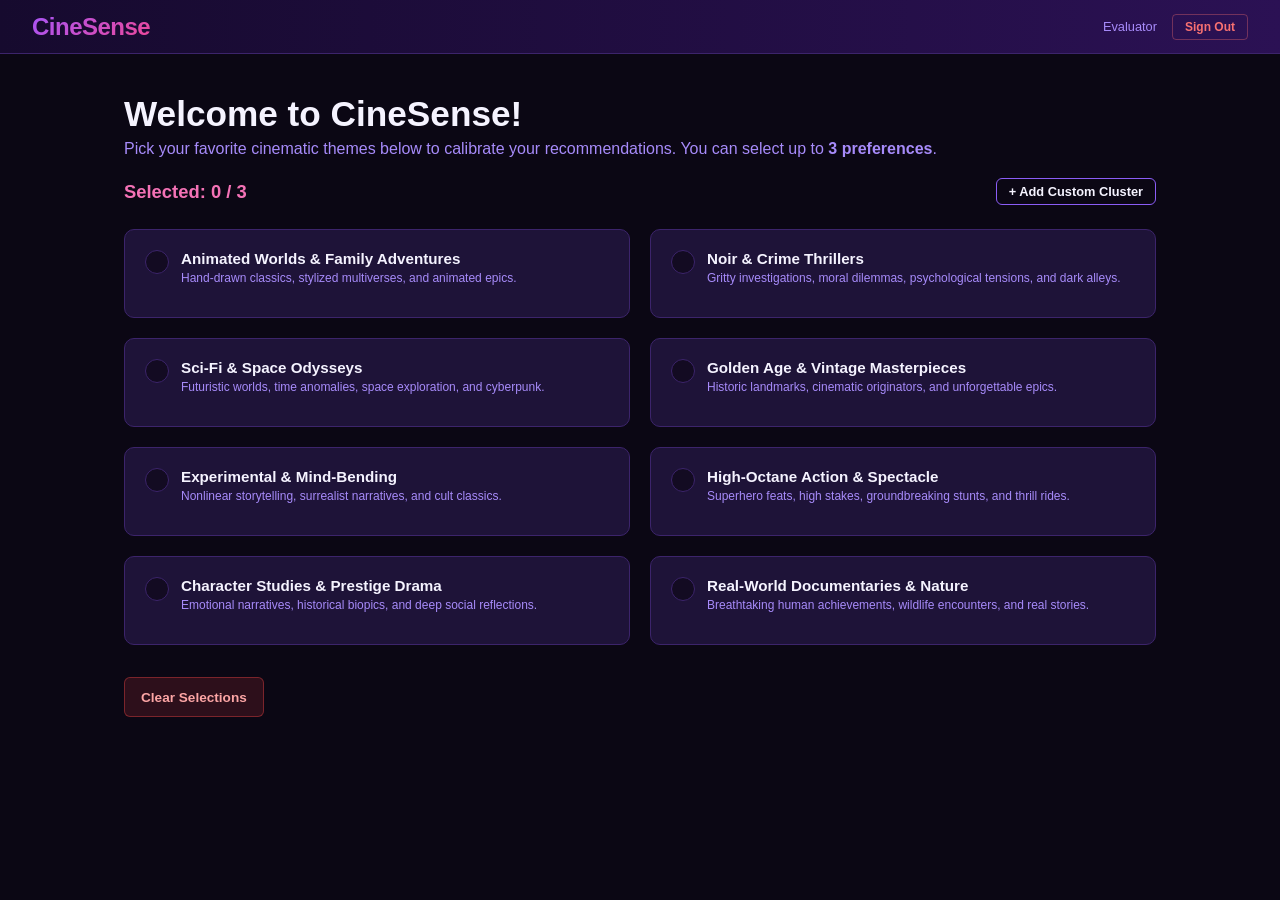
==== preferences.html @ 1dc0f6b6 "Add files via upload" ====
<!DOCTYPE html>
<html lang="en">
<head>
  <meta charset="UTF-8">
  <title>Select Preferences | CineSense</title>
  <link rel="stylesheet" href="style.css">
  <script src="movies-data.js"></script>
</head>

<body>
  <nav class="cs-nav">
    <div style="display: flex; align-items: center; gap: 1rem;">
      <a href="index.html" class="cs-brand">CineSense</a>
    </div>

    <div style="display: flex; align-items: center; gap: 15px;">
      <span class="cs-user-pill" id="user-display"></span>
      <button class="btn-signout" onclick="handleSignOut()">Sign Out</button>
    </div>
  </nav>

  <div style="max-width: 1080px; margin: 2.5rem auto; padding: 0 1.5rem;">
    <h2 style="font-size: 2.2rem; font-weight: 700; margin-bottom: 0.4rem;">Welcome to CineSense!</h2>
    <p style="color: var(--cs-text-muted); margin-bottom: 1.25rem;">
      Pick your favorite cinematic themes below to calibrate your recommendations. You can select up to <strong>3 preferences</strong>.
    </p>

    <div style="display: flex; justify-content: space-between; align-items: center; margin-bottom: 1.5rem;">
      <div style="font-size: 1.15rem; color: #f472b6; font-weight: 700;">
        Selected: <span id="selected-count">0</span> / 3
      </div>
      <button class="btn-outline" style="font-size: 0.8rem; padding: 5px 12px;" onclick="openCustomModal()">
        + Add Custom Cluster
      </button>
    </div>

    <div class="clusters-grid" id="clusters-container"></div>

    <div class="card-actions-bar">
      <button class="btn-reset-filters" onclick="clearSelections()">Clear Selections</button>
      <button class="btn-primary" id="continue-btn" style="display: none;" onclick="goToDashboard()">
        Save Preferences &rarr;
      </button>
    </div>
  </div>

  <div class="modal-backdrop" id="custom-cluster-modal" onclick="closeCustomModal()">
    <div class="custom-cluster-dialog" onclick="event.stopPropagation()">
      <h3 style="font-size: 1.25rem; font-weight: 700; color: #f3e8ff;">Build a Custom Preference Cluster</h3>
      <p style="font-size: 0.8rem; color: var(--cs-text-muted); margin-top: 4px;">
        Combine the 4 criteria to create a custom target cluster:
      </p>

      <form onsubmit="handleCreateCluster(event)">
        <div class="custom-form-grid">
          <div class="cs-field">
            <label>Genre</label>
            <select id="custom-genre">
              <option value="Action">Action</option>
              <option value="Sci-Fi">Sci-Fi</option>
              <option value="Crime">Crime</option>
              <option value="Drama" selected>Drama</option>
              <option value="Adventure">Adventure</option>
              <option value="Comedy">Comedy</option>
              <option value="Horror">Horror</option>
              <option value="Documentary">Documentary</option>
            </select>
          </div>

          <div class="cs-field">
            <label>Style / Form</label>
            <select id="custom-style">
              <option value="Live-Action" selected>Live-Action</option>
              <option value="Animation">Animation</option>
              <option value="Noir / Dark">Noir / Dark</option>
              <option value="Experimental">Experimental</option>
              <option value="Documentary">Documentary</option>
            </select>
          </div>

          <div class="cs-field">
            <label>Age Restriction</label>
            <select id="custom-age">
              <option value="G">G</option>
              <option value="PG">PG</option>
              <option value="PG-13" selected>PG-13</option>
              <option value="R">R</option>
            </select>
          </div>

          <div class="cs-field">
            <label>Era</label>
            <select id="custom-era">
              <option value="Classic">Classic Era | &lt;1980</option>
              <option value="Retro 80s-90s">Retro Era | 1980–1999</option>
              <option value="2000s">Modern Era | 2000–2015</option>
              <option value="Contemporary" selected>Contemporary | 2016–Present</option>
            </select>
          </div>
        </div>

        <div style="display: flex; justify-content: flex-end; gap: 10px; margin-top: 1rem;">
          <button type="button" class="btn-outline" onclick="closeCustomModal()">Cancel</button>
          <button type="submit" class="btn-primary">Add Cluster</button>
        </div>
      </form>
    </div>
  </div>

  <script>
    document.getElementById('user-display').textContent = localStorage.getItem('cinesense_active_user') || 'Evaluator';

    function handleSignOut() {
      localStorage.removeItem('cinesense_active_user');
      localStorage.removeItem('cinesense_user');
      window.location.href = 'index.html';
    }

    function findPostersForGeneralCluster(styleFilter, genreFilters, eraFilter = null) {
      if (!window.movies || movies.length === 0) return [];
      const collected = [];

      movies.forEach(m => {
        const genreMatch = genreFilters.some(g => m.genres.includes(g));
        const styleMatch = !styleFilter || m.style === styleFilter;
        const eraMatch = !eraFilter || m.era === eraFilter;

        if (styleMatch && genreMatch && (!eraFilter || eraMatch)) {
          if (!collected.includes(m.img)) collected.push(m.img);
        }
      });

      if (collected.length < 3) {
        movies.forEach(m => {
          const genreMatch = genreFilters.some(g => m.genres.includes(g));
          const styleMatch = styleFilter && m.style === styleFilter;

          if ((styleMatch || genreMatch) && !collected.includes(m.img)) {
            collected.push(m.img);
          }
        });
      }

      return collected.slice(0, 3);
    }

    let preferenceClusters = [];
    let pickedClusterIds = new Set();

    function initClusters() {
      preferenceClusters = [
        {
          id: 'c_animation',
          label: 'Animated Worlds & Family Adventures',
          description: 'Hand-drawn classics, stylized multiverses, and animated epics.',
          style: 'Animation',
          genres: ['Animation', 'Family', 'Adventure'],
          posters: findPostersForGeneralCluster('Animation', ['Animation', 'Family', 'Adventure'])
        },
        {
          id: 'c_noir_crime',
          label: 'Noir & Crime Thrillers',
          description: 'Gritty investigations, moral dilemmas, psychological tensions, and dark alleys.',
          style: 'Noir / Dark',
          genres: ['Crime', 'Drama', 'Mystery'],
          posters: findPostersForGeneralCluster('Noir / Dark', ['Crime', 'Mystery'])
        },
        {
          id: 'c_scifi_space',
          label: 'Sci-Fi & Space Odysseys',
          description: 'Futuristic worlds, time anomalies, space exploration, and cyberpunk.',
          style: null,
          genres: ['Sci-Fi', 'Adventure'],
          posters: findPostersForGeneralCluster(null, ['Sci-Fi'])
        },
        {
          id: 'c_classic_cinema',
          label: 'Golden Age & Vintage Masterpieces',
          description: 'Historic landmarks, cinematic originators, and unforgettable epics.',
          style: 'Live-Action',
          era: 'Classic',
          genres: ['Drama', 'Crime', 'Family'],
          posters: findPostersForGeneralCluster('Live-Action', ['Drama', 'Crime', 'Family'], 'Classic')
        },
        {
          id: 'c_experimental',
          label: 'Experimental & Mind-Bending',
          description: 'Nonlinear storytelling, surrealist narratives, and cult classics.',
          style: 'Experimental',
          genres: ['Drama', 'Action', 'Comedy'],
          posters: findPostersForGeneralCluster('Experimental', ['Drama', 'Action', 'Comedy'])
        },
        {
          id: 'c_action_blockbuster',
          label: 'High-Octane Action & Spectacle',
          description: 'Superhero feats, high stakes, groundbreaking stunts, and thrill rides.',
          style: 'Live-Action',
          genres: ['Action', 'Adventure'],
          posters: findPostersForGeneralCluster('Live-Action', ['Action', 'Adventure'])
        },
        {
          id: 'c_prestige_drama',
          label: 'Character Studies & Prestige Drama',
          description: 'Emotional narratives, historical biopics, and deep social reflections.',
          style: 'Live-Action',
          genres: ['Drama', 'Biography'],
          posters: findPostersForGeneralCluster('Live-Action', ['Drama', 'Biography'])
        },
        {
          id: 'c_documentaries',
          label: 'Real-World Documentaries & Nature',
          description: 'Breathtaking human achievements, wildlife encounters, and real stories.',
          style: 'Documentary',
          genres: ['Documentary'],
          posters: findPostersForGeneralCluster('Documentary', ['Documentary'])
        }
      ];
    }

    function renderClusters() {
      const container = document.getElementById('clusters-container');
      container.innerHTML = '';

      preferenceClusters.forEach(cluster => {
        const isPicked = pickedClusterIds.has(cluster.id);
        const card = document.createElement('div');
        card.className = `cluster-card ${isPicked ? 'picked' : ''}`;
        card.onclick = () => toggleClusterPick(cluster.id);

        card.innerHTML = `
          <div class="selection-indicator">${isPicked ? '✓' : ''}</div>
          <div style="flex: 1;">
            <div style="font-size: 0.95rem; font-weight: 700; color: #f5f3ff; margin-bottom: 0.25rem;">
              ${cluster.label}
            </div>
            <div style="font-size: 0.75rem; color: var(--cs-text-muted); margin-bottom: 0.65rem; line-height: 1.3;">
              ${cluster.description}
            </div>
            <div class="cluster-posters">
              ${cluster.posters.map(img => `<div class="mini-thumb" style="background-image:url('${img}')"></div>`).join('')}
            </div>
          </div>
        `;
        container.appendChild(card);
      });

      document.getElementById('selected-count').textContent = pickedClusterIds.size;
      document.getElementById('continue-btn').style.display = pickedClusterIds.size > 0 ? 'inline-flex' : 'none';
    }

    function toggleClusterPick(id) {
      if (pickedClusterIds.has(id)) {
        pickedClusterIds.delete(id);
      } else {
        if (pickedClusterIds.size >= 3) {
          return;
        }
        pickedClusterIds.add(id);
      }
      renderClusters();
    }

    function clearSelections() {
      pickedClusterIds.clear();
      renderClusters();
    }

    function openCustomModal() {
      document.getElementById('custom-cluster-modal').classList.add('active');
    }

    function closeCustomModal() {
      document.getElementById('custom-cluster-modal').classList.remove('active');
    }

    function handleCreateCluster(e) {
      e.preventDefault();
      const genre = document.getElementById('custom-genre').value;
      const style = document.getElementById('custom-style').value;
      const age = document.getElementById('custom-age').value;
      const era = document.getElementById('custom-era').value;

      const newCluster = {
        id: 'custom_' + Date.now(),
        label: `${era} ${style} • ${genre}`,
        description: `Custom target cluster with ${age} classification.`,
        style: style,
        genres: [genre],
        era: era,
        posters: findPostersForGeneralCluster(style, [genre], era)
      };

      preferenceClusters.unshift(newCluster);
      closeCustomModal();
      renderClusters();
    }

    function goToDashboard() {
      const activeProfiles = [];
      pickedClusterIds.forEach(id => {
        const found = preferenceClusters.find(c => c.id === id);
        if (found) activeProfiles.push(found);
      });

      localStorage.setItem('cinesense_calibrated_clusters', JSON.stringify(activeProfiles));
      window.location.href = 'dashboard.html';
    }

    window.addEventListener('DOMContentLoaded', () => {
      initClusters();
      renderClusters();
    });
  </script>
</body>
</html>
---- style.css ----
/* ROOT VARIABLES & THEME TOKENS */

:root {
  --cs-bg-base: #0b0714;
  --cs-bg-surface: #140d25;
  --cs-bg-panel: #1e1338;
  --cs-bg-card: #251745;
  --cs-border: #3c246b;
  --cs-purple-main: #8b5cf6;
  --cs-purple-hover: #7c3aed;
  --cs-gradient-accent: linear-gradient(135deg, #a855f7 0%, #ec4899 100%);
  --cs-gradient-nav: linear-gradient(90deg, #160a2e 0%, #2b1154 100%);
  --cs-gradient-hero: linear-gradient(135deg, #1e0b47 0%, #4c1d95 50%, #831843 100%);
  --cs-text-light: #f5f3ff;
  --cs-text-muted: #a78bfa;
  --cs-text-dim: #7c6fa0;
  --star-gold: #fbbf24;
  --star-inactive: #4c3d6e;
  --tag-bg: #2d1b54;
}

/* BASE & RESET */

* {
  box-sizing: border-box;
  margin: 0;
  padding: 0;
  font-family: -apple-system, BlinkMacSystemFont, "Segoe UI", Roboto, Helvetica, Arial, sans-serif;
}

body {
  background-color: var(--cs-bg-base);
  color: var(--cs-text-light);
  min-height: 100vh;
}

/* NAVIGATION BAR */

.cs-nav {
  background: var(--cs-gradient-nav);
  height: 54px;
  display: flex;
  align-items: center;
  justify-content: space-between;
  padding: 0 2rem;
  border-bottom: 1px solid var(--cs-border);
  position: sticky;
  top: 0;
  z-index: 100;
}

.cs-brand {
  font-size: 1.5rem;
  font-weight: 800;
  letter-spacing: -0.5px;
  background: var(--cs-gradient-accent);
  background-clip: text;
  -webkit-background-clip: text;
  -webkit-text-fill-color: transparent;
  text-decoration: none;
}

.cs-nav-search {
  flex: 0.45;
  max-width: 480px;
}

.cs-nav-search input {
  width: 100%;
  background: rgba(11, 7, 20, 0.7);
  border: 1px solid var(--cs-border);
  border-radius: 6px;
  color: var(--cs-text-light);
  padding: 6px 12px;
  font-size: 0.85rem;
  outline: none;
}

.cs-nav-search input:focus {
  border-color: var(--cs-purple-main);
}

.cs-user-pill {
  font-size: 0.8rem;
  color: var(--cs-text-muted);
}

/* BUTTONS & ACTIONS */

.btn-primary {
  background: var(--cs-gradient-accent);
  color: #fff;
  border: none;
  padding: 8px 18px;
  border-radius: 6px;
  font-weight: 600;
  font-size: 0.9rem;
  cursor: pointer;
  text-decoration: none;
  display: inline-flex;
  align-items: center;
  gap: 6px;
  box-shadow: 0 4px 14px rgba(168, 85, 247, 0.35);
  transition: transform 0.15s ease;
}

.btn-primary:hover {
  transform: translateY(-1px);
}

.btn-outline {
  background: transparent;
  color: var(--cs-text-light);
  border: 1px solid var(--cs-purple-main);
  padding: 7px 15px;
  border-radius: 6px;
  font-weight: 600;
  font-size: 0.9rem;
  cursor: pointer;
  text-decoration: none;
}

.btn-signout {
  background: transparent;
  color: #f87171;
  border: 1px solid rgba(248, 113, 113, 0.35);
  padding: 4px 10px;
  border-radius: 4px;
  font-size: 0.75rem;
  font-weight: 600;
  cursor: pointer;
  transition: all 0.2s ease;
}

.btn-signout:hover {
  background: rgba(248, 113, 113, 0.15);
  border-color: #ef4444;
  color: #fca5a5;
}

.btn-reset-filters {
  background: rgba(239, 68, 68, 0.15);
  border: 1px solid rgba(239, 68, 68, 0.4);
  color: #fca5a5;
  padding: 0.65rem 1rem;
  border-radius: 6px;
  font-size: 0.85rem;
  cursor: pointer;
  font-weight: 600;
  transition: background 0.2s ease;
}

.btn-reset-filters:hover {
  background: rgba(239, 68, 68, 0.3);
}

/* HERO & EXPLAINER SECTIONS */

.cs-hero {
  background: var(--cs-gradient-hero);
  padding: 5rem 10%;
  border-bottom: 1px solid var(--cs-border);
}

.cs-hero h1 {
  font-size: 3.5rem;
  font-weight: 800;
  margin-bottom: 0.75rem;
  letter-spacing: -1px;
}

.cs-hero p {
  font-size: 1.25rem;
  color: #e9d5ff;
  max-width: 680px;
  line-height: 1.5;
  margin-bottom: 2rem;
}

.cs-hero-actions {
  display: flex;
  align-items: center;
  gap: 1.25rem;
}

.cs-explainer-section {
  padding: 4rem 10%;
  display: grid;
  grid-template-columns: 1fr 1fr;
  gap: 3rem;
  align-items: center;
}

.cs-explainer-section h2 {
  font-size: 2rem;
  color: #c084fc;
  margin-bottom: 1rem;
}

.cs-explainer-section p {
  color: #d8b4fe;
  line-height: 1.6;
}

/* FORMS & INPUT CONTROLS */

.form-panel {
  max-width: 780px;
  margin: 3rem auto;
  background: var(--cs-bg-surface);
  border: 1px solid var(--cs-border);
  border-radius: 12px;
  padding: 2.5rem;
}

.form-panel h2 {
  font-size: 2rem;
  font-weight: 700;
  margin-bottom: 1.5rem;
  color: #f3e8ff;
}

.form-grid {
  display: grid;
  grid-template-columns: 1fr 1fr;
  gap: 1.5rem;
}

.cs-field {
  display: flex;
  flex-direction: column;
  margin-bottom: 1.25rem;
}

.cs-field label {
  font-size: 0.85rem;
  color: var(--cs-text-muted);
  margin-bottom: 0.35rem;
}

.cs-field input, .cs-field select {
  background: var(--cs-bg-panel);
  border: 1px solid var(--cs-border);
  color: #fff;
  padding: 0.65rem;
  border-radius: 6px;
  outline: none;
}

.cs-field input:focus, .cs-field select:focus {
  border-color: var(--cs-purple-main);
}

/* POINT CLUSTERS & SELECTION */

.clusters-grid {
  display: grid;
  grid-template-columns: 1fr 1fr;
  gap: 1.25rem;
  margin-top: 1.5rem;
}

.cluster-card {
  background: var(--cs-bg-panel);
  border: 1px solid var(--cs-border);
  padding: 1.25rem;
  border-radius: 8px;
  display: flex;
  gap: 12px;
}

.btn-point {
  width: 32px;
  height: 32px;
  border-radius: 6px;
  background: #2a1b4e;
  border: 1px solid var(--cs-border);
  color: #fff;
  font-size: 1.1rem;
  cursor: pointer;
  display: flex;
  align-items: center;
  justify-content: center;
  font-weight: bold;
}

.btn-point.active {
  background: var(--cs-gradient-accent);
  border: none;
}

.cluster-posters {
  display: flex;
  gap: 8px;
  margin-top: 8px;
}

.mini-thumb {
  width: 52px;
  height: 74px;
  border-radius: 4px;
  background-size: cover;
  background-position: center;
}

.cluster-card {
  cursor: pointer;
  user-select: none;
  transition: all 0.25s ease;
  position: relative;
  border: 1px solid var(--cs-border);
  background: var(--cs-bg-panel);
  padding: 1.25rem;
  border-radius: 10px;
  display: flex;
  gap: 12px;
}

.cluster-card:hover {
  transform: translateY(-2px);
  border-color: rgba(168, 85, 247, 0.6);
  box-shadow: 0 4px 16px rgba(168, 85, 247, 0.15);
}

.cluster-card.picked {
  border: 1.5px solid #d946ef;
  background: linear-gradient(135deg, rgba(30, 19, 56, 0.95), rgba(76, 29, 149, 0.45));
  box-shadow: 0 0 20px rgba(217, 70, 239, 0.45), inset 0 0 12px rgba(168, 85, 247, 0.2);
  transform: translateY(-2px);
}

.selection-indicator {
  width: 24px;
  height: 24px;
  border-radius: 50%;
  border: 1px solid var(--cs-border);
  background: rgba(11, 7, 20, 0.6);
  display: flex;
  align-items: center;
  justify-content: center;
  font-size: 0.75rem;
  font-weight: bold;
  color: transparent;
  transition: all 0.2s ease;
  flex-shrink: 0;
}

.cluster-card.picked .selection-indicator {
  background: var(--cs-gradient-accent);
  border-color: #d946ef;
  color: #fff;
  box-shadow: 0 0 8px rgba(217, 70, 239, 0.8);
}

.card-actions-bar {
  display: flex;
  justify-content: space-between;
  align-items: center;
  margin-top: 2rem;
  flex-wrap: wrap;
  gap: 1rem;
}

.custom-cluster-dialog {
  background: var(--cs-bg-surface);
  border: 1px solid var(--cs-border);
  border-radius: 12px;
  padding: 2rem;
  max-width: 550px;
  width: 100%;
}

.custom-form-grid {
  display: grid;
  grid-template-columns: 1fr 1fr;
  gap: 1rem;
  margin: 1.25rem 0;
}

/* DASHBOARD & MOVIE SHELVES */

.dashboard-wrap {
  padding: 2rem 3rem;
  max-width: 1440px;
  margin: 0 auto;
}

.shelf-header {
  font-size: 1.25rem;
  font-weight: 700;
  margin: 2rem 0 1rem;
  display: flex;
  align-items: center;
  justify-content: space-between;
}

.shelf-tag {
  font-size: 0.75rem;
  background: rgba(139, 92, 246, 0.2);
  border: 1px solid var(--cs-purple-main);
  padding: 2px 8px;
  border-radius: 4px;
  color: #ddd6fe;
}

.movie-shelf {
  display: flex;
  gap: 1.25rem;
  overflow-x: auto;
  padding-bottom: 1rem;
}

.movie-card {
  min-width: 175px;
  max-width: 175px;
  background: var(--cs-bg-card);
  border: 1px solid var(--cs-border);
  border-radius: 8px;
  overflow: hidden;
  display: flex;
  flex-direction: column;
  cursor: pointer;
  transition: transform 0.2s, box-shadow 0.2s;
}

.movie-card:hover {
  transform: translateY(-4px);
  box-shadow: 0 8px 20px rgba(139, 92, 246, 0.25);
}

.poster-box {
  width: 100%;
  height: 245px;
  position: relative;
  background-color: #170d2c;
}

.poster-box img {
  width: 100%;
  height: 100%;
  object-fit: cover;
}

.match-chip {
  position: absolute;
  top: 8px;
  right: 8px;
  background: rgba(11, 7, 20, 0.85);
  backdrop-filter: blur(4px);
  border: 1px solid #c084fc;
  color: #f3e8ff;
  font-size: 0.7rem;
  font-weight: 700;
  padding: 2px 6px;
  border-radius: 4px;
}

.card-details {
  padding: 0.75rem;
  display: flex;
  flex-direction: column;
  flex: 1;
}

.card-title {
  font-size: 0.9rem;
  font-weight: 600;
  white-space: nowrap;
  overflow: hidden;
  text-overflow: ellipsis;
}

.card-sub {
  font-size: 0.75rem;
  color: var(--cs-text-muted);
  margin: 4px 0 8px;
}

/* STAR RATING CONTROLS */

.star-rating-box {
  display: flex;
  align-items: center;
  gap: 3px;
  margin-top: auto;
}

.star-btn {
  font-size: 1.1rem;
  color: var(--star-inactive);
  cursor: pointer;
  transition: color 0.15s ease, transform 0.15s ease;
  user-select: none;
}

.star-btn:hover {
  transform: scale(1.2);
}

.star-btn.rated {
  color: var(--star-gold);
}

.user-rating-val {
  font-size: 0.75rem;
  margin-left: 6px;
  color: #fde68a;
  font-weight: 600;
}

/* SEARCH & FILTER PANELS */

.primary-search-panel {
  background: linear-gradient(135deg, rgba(30, 19, 56, 0.95), rgba(43, 17, 84, 0.95));
  border: 1px solid var(--cs-purple-main);
  border-radius: 12px;
  padding: 1.25rem 1.5rem;
  margin: 1.5rem auto 2rem auto;
  box-shadow: 0 8px 24px rgba(139, 92, 246, 0.2);
}

.search-panel-title {
  display: flex;
  justify-content: space-between;
  align-items: center;
  font-size: 0.9rem;
  font-weight: 700;
  color: #e9d5ff;
  margin-bottom: 1rem;
  text-transform: uppercase;
  letter-spacing: 0.5px;
}

.search-criteria-grid {
  display: grid;
  grid-template-columns: repeat(4, 1fr) auto;
  gap: 1rem;
  align-items: flex-end;
}

.criteria-selector {
  display: flex;
  flex-direction: column;
  gap: 0.4rem;
}

.criteria-selector label {
  font-size: 0.75rem;
  font-weight: 600;
  color: var(--cs-text-muted);
  text-transform: uppercase;
}

.criteria-selector select {
  background: var(--cs-bg-base);
  border: 1px solid var(--cs-border);
  color: #fff;
  padding: 0.65rem 0.85rem;
  border-radius: 6px;
  font-size: 0.85rem;
  outline: none;
  cursor: pointer;
  transition: border-color 0.2s ease;
}

.criteria-selector select:focus {
  border-color: var(--cs-purple-main);
}

/* Minimalist single-row primary filter bar */
.primary-search-panel {
  padding: 0.85rem 1.25rem;
  margin: 1.25rem auto 1.75rem auto;
}

.search-criteria-grid {
  display: grid;
  grid-template-columns: repeat(4, 1fr) auto;
  gap: 0.75rem;
  align-items: center;
}

.criteria-selector select {
  width: 100%;
  height: 40px;
}

.btn-reset-filters {
  height: 40px;
  white-space: nowrap;
}

.btn-signout {
  background: transparent;
  color: #f87171;
  border: 1px solid rgba(248, 113, 113, 0.35);
  padding: 5px 12px;
  border-radius: 4px;
  font-size: 0.75rem;
  font-weight: 600;
  cursor: pointer;
  transition: all 0.2s ease;
}

.btn-signout:hover {
  background: rgba(248, 113, 113, 0.15);
  border-color: #ef4444;
  color: #fca5a5;
}

/* COMMUNITY TAGS & PREFERENCE CHIPS */

.tag-control-bar {
  background: var(--cs-bg-panel);
  border: 1px solid var(--cs-border);
  padding: 1rem 1.25rem;
  border-radius: 8px;
  margin-bottom: 2rem;
  display: flex;
  align-items: center;
  justify-content: space-between;
  flex-wrap: wrap;
  gap: 1rem;
}

.tag-dropdown-group {
  display: flex;
  align-items: center;
  gap: 10px;
}

.tag-dropdown-group select {
  background: var(--cs-bg-surface);
  border: 1px solid var(--cs-border);
  color: var(--cs-text-light);
  padding: 6px 12px;
  border-radius: 6px;
  outline: none;
}

.active-preference-chips {
  display: flex;
  gap: 6px;
  flex-wrap: wrap;
}

.pref-chip {
  background: var(--tag-bg);
  border: 1px solid var(--cs-purple-main);
  color: #e9d5ff;
  font-size: 0.75rem;
  padding: 4px 10px;
  border-radius: 9999px;
  display: flex;
  align-items: center;
  gap: 6px;
  text-transform: capitalize;
}

.pref-chip span {
  cursor: pointer;
  color: #f472b6;
  font-weight: bold;
}

/* MODAL VIEW & MODAL RATINGS */

.modal-backdrop {
  position: fixed;
  inset: 0;
  background: rgba(11, 7, 20, 0.85);
  backdrop-filter: blur(6px);
  display: none;
  justify-content: center;
  align-items: center;
  z-index: 500;
  padding: 1.5rem;
}

.modal-backdrop.active {
  display: flex;
}

.modal-window {
  background: var(--cs-bg-surface);
  border: 1px solid var(--cs-border);
  border-radius: 12px;
  max-width: 850px;
  width: 100%;
  max-height: 90vh;
  overflow-y: auto;
}

.modal-hero {
  height: 250px;
  background-size: cover;
  background-position: center;
  position: relative;
  display: flex;
  align-items: flex-end;
  padding: 1.5rem;
}

.modal-hero-tint {
  position: absolute;
  inset: 0;
  background: linear-gradient(0deg, var(--cs-bg-surface) 10%, transparent 100%);
}

.modal-hero-title {
  position: relative;
  z-index: 2;
  font-size: 1.8rem;
  font-weight: 800;
}

.modal-content {
  padding: 1.75rem;
}

.tag-badge-container {
  display: flex;
  flex-wrap: wrap;
  gap: 8px;
  margin-top: 1rem;
}

.tag-badge {
  background: var(--tag-bg);
  border: 1px solid var(--cs-border);
  color: #ddd6fe;
  font-size: 0.8rem;
  padding: 5px 10px;
  border-radius: 6px;
  cursor: pointer;
  transition: all 0.15s ease;
}

.tag-badge:hover {
  background: var(--cs-purple-main);
  color: #fff;
}

.tag-badge.added {
  background: var(--cs-gradient-accent);
  color: #fff;
  border: none;
}

.modal-rating-container {
  display: flex;
  align-items: center;
  justify-content: space-between;
  background: rgba(139, 92, 246, 0.12);
  border: 1px solid var(--cs-border);
  border-radius: 8px;
  padding: 0.85rem 1.25rem;
  margin: 1.25rem 0;
}

.modal-rating-label {
  font-size: 0.85rem;
  font-weight: 600;
  color: var(--cs-text-light);
  display: flex;
  flex-direction: column;
  gap: 2px;
}

.modal-rating-label span {
  font-size: 0.75rem;
  color: var(--cs-text-muted);
  font-weight: 400;
}

.modal-star-group {
  display: flex;
  align-items: center;
  gap: 4px;
}

.modal-star {
  font-size: 1.6rem;
  color: var(--star-inactive);
  cursor: pointer;
  transition: transform 0.15s ease, color 0.15s ease;
  user-select: none;
}

.modal-star:hover {
  transform: scale(1.2);
}

.modal-star.rated,
.modal-star.hovered {
  color: var(--star-gold);
}

.modal-rating-text {
  font-size: 0.85rem;
  font-weight: 700;
  color: #fde68a;
  min-width: 48px;
  text-align: right;
  margin-left: 6px;
}

/* RESPONSIVE / MEDIA QUERIES */

@media (max-width: 900px) {
  .search-criteria-grid {
    grid-template-columns: 1fr 1fr;
  }
}

@media (max-width: 800px) {
  .search-criteria-grid {
    grid-template-columns: 1fr 1fr;
  }
}
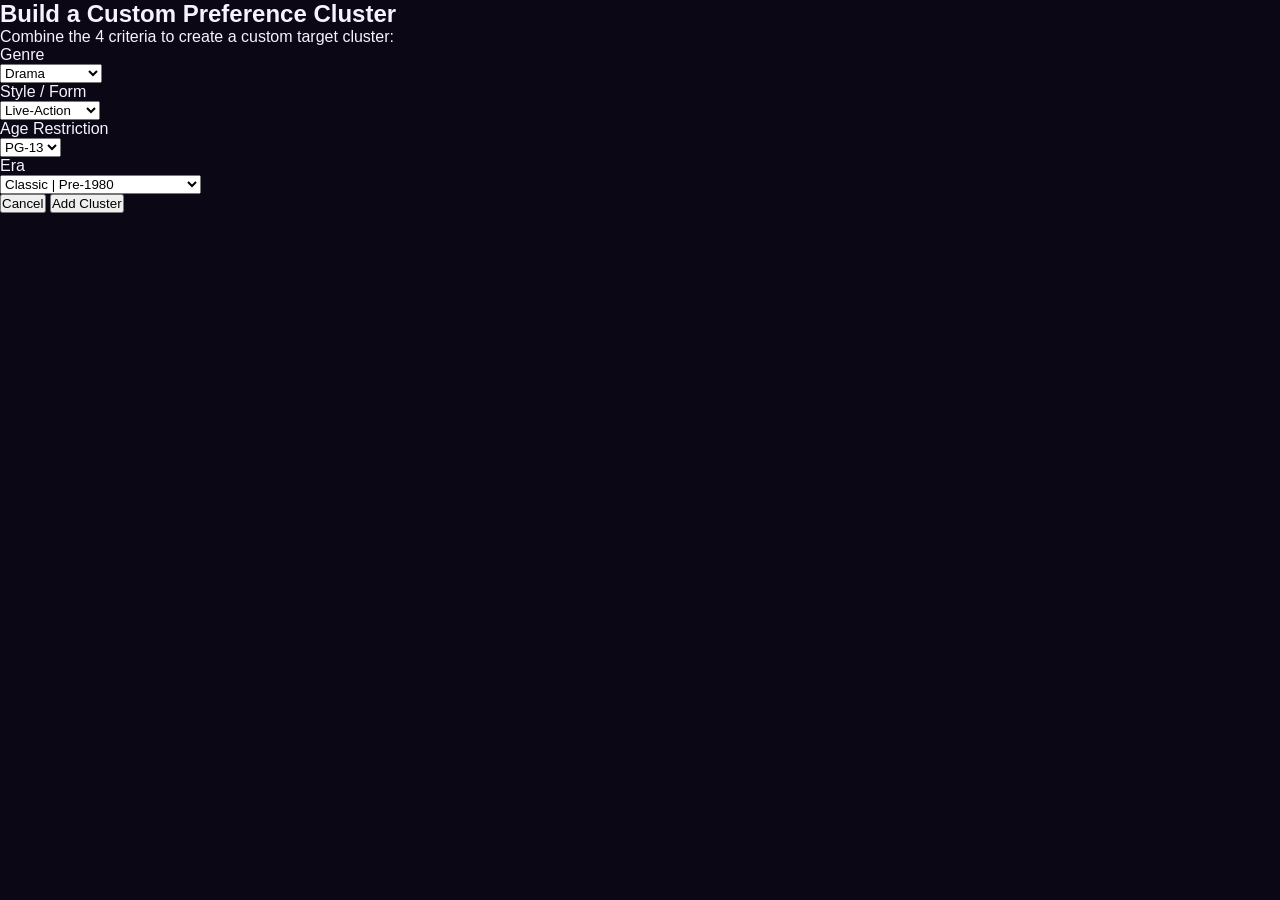
==== commit 49167b9a: "Revamp preferences page with custom cluster options Updated the preferences page layout and function" ====
--- a/preferences.html
+++ b/preferences.html
@@ -2,314 +2,116 @@
 <html lang="en">
 <head>
   <meta charset="UTF-8">
-  <title>Select Preferences | CineSense</title>
+  <meta name="viewport" content="width=device-width, initial-scale=1.0">
+  <title>Preferences |  CineSense</title>
   <link rel="stylesheet" href="style.css">
-  <script src="movies-data.js"></script>
+  <link href="https://fonts.googleapis.com/css2?family=Poppins:wght@300;400;500;600;700&display=swap" rel="stylesheet">
+  <style>
+
+  </style>
 </head>
+<body class="cluster-prompt-body">
 
-<body>
-  <nav class="cs-nav">
-    <div style="display: flex; align-items: center; gap: 1rem;">
-      <a href="index.html" class="cs-brand">CineSense</a>
-    </div>
+  <div class="cluster-modal-container">
+    <div class="custom-cluster-card">
+      <h2 class="cluster-title">Build a Custom Preference Cluster</h2>
+      <p class="cluster-subtitle">Combine the 4 criteria to create a custom target cluster:</p>
 
-    <div style="display: flex; align-items: center; gap: 15px;">
-      <span class="cs-user-pill" id="user-display"></span>
-      <button class="btn-signout" onclick="handleSignOut()">Sign Out</button>
-    </div>
-  </nav>
-
-  <div style="max-width: 1080px; margin: 2.5rem auto; padding: 0 1.5rem;">
-    <h2 style="font-size: 2.2rem; font-weight: 700; margin-bottom: 0.4rem;">Welcome to CineSense!</h2>
-    <p style="color: var(--cs-text-muted); margin-bottom: 1.25rem;">
-      Pick your favorite cinematic themes below to calibrate your recommendations. You can select up to <strong>3 preferences</strong>.
-    </p>
-
-    <div style="display: flex; justify-content: space-between; align-items: center; margin-bottom: 1.5rem;">
-      <div style="font-size: 1.15rem; color: #f472b6; font-weight: 700;">
-        Selected: <span id="selected-count">0</span> / 3
-      </div>
-      <button class="btn-outline" style="font-size: 0.8rem; padding: 5px 12px;" onclick="openCustomModal()">
-        + Add Custom Cluster
-      </button>
-    </div>
-
-    <div class="clusters-grid" id="clusters-container"></div>
-
-    <div class="card-actions-bar">
-      <button class="btn-reset-filters" onclick="clearSelections()">Clear Selections</button>
-      <button class="btn-primary" id="continue-btn" style="display: none;" onclick="goToDashboard()">
-        Save Preferences &rarr;
-      </button>
-    </div>
-  </div>
-
-  <div class="modal-backdrop" id="custom-cluster-modal" onclick="closeCustomModal()">
-    <div class="custom-cluster-dialog" onclick="event.stopPropagation()">
-      <h3 style="font-size: 1.25rem; font-weight: 700; color: #f3e8ff;">Build a Custom Preference Cluster</h3>
-      <p style="font-size: 0.8rem; color: var(--cs-text-muted); margin-top: 4px;">
-        Combine the 4 criteria to create a custom target cluster:
-      </p>
-
-      <form onsubmit="handleCreateCluster(event)">
-        <div class="custom-form-grid">
-          <div class="cs-field">
-            <label>Genre</label>
-            <select id="custom-genre">
-              <option value="Action">Action</option>
-              <option value="Sci-Fi">Sci-Fi</option>
-              <option value="Crime">Crime</option>
-              <option value="Drama" selected>Drama</option>
-              <option value="Adventure">Adventure</option>
-              <option value="Comedy">Comedy</option>
-              <option value="Horror">Horror</option>
-              <option value="Documentary">Documentary</option>
-            </select>
+      <form id="clusterForm">
+        <div class="cluster-grid">
+          <div class="cluster-field">
+            <label for="clusterGenre">Genre</label>
+            <div class="select-wrapper">
+              <select id="clusterGenre" name="genre">
+                <option value="Drama" selected>Drama</option>
+                <option value="Action">Action</option>
+                <option value="Adventure">Adventure</option>
+                <option value="Animation">Animation</option>
+                <option value="Comedy">Comedy</option>
+                <option value="Crime">Crime</option>
+                <option value="Documentary">Documentary</option>
+                <option value="Family">Family</option>
+                <option value="Fantasy">Fantasy</option>
+                <option value="Mystery">Mystery</option>
+                <option value="Romance">Romance</option>
+                <option value="Sci-Fi">Sci-Fi</option>
+                <option value="Thriller">Thriller</option>
+              </select>
+            </div>
           </div>
 
-          <div class="cs-field">
-            <label>Style / Form</label>
-            <select id="custom-style">
-              <option value="Live-Action" selected>Live-Action</option>
+          <div class="cluster-field">
+            <label for="clusterStyle">Style / Form</label>
+            <div class="select-wrapper">
+              <select id="clusterStyle" name="style">
+              <option value="Live-Action">Live-Action</option>
               <option value="Animation">Animation</option>
               <option value="Noir / Dark">Noir / Dark</option>
               <option value="Experimental">Experimental</option>
-              <option value="Documentary">Documentary</option>
-            </select>
+              </select>
+            </div>
           </div>
 
-          <div class="cs-field">
-            <label>Age Restriction</label>
-            <select id="custom-age">
-              <option value="G">G</option>
-              <option value="PG">PG</option>
-              <option value="PG-13" selected>PG-13</option>
-              <option value="R">R</option>
-            </select>
+          <div class="cluster-field">
+            <label for="clusterRating">Age Restriction</label>
+            <div class="select-wrapper">
+              <select id="clusterRating" name="rating">
+                <option value="G">G</option>
+                <option value="PG">PG</option>
+                <option value="PG-13" selected>PG-13</option>
+                <option value="R">R</option>
+              </select>
+            </div>
           </div>
 
-          <div class="cs-field">
-            <label>Era</label>
-            <select id="custom-era">
-              <option value="Classic">Classic Era | &lt;1980</option>
-              <option value="Retro 80s-90s">Retro Era | 1980–1999</option>
-              <option value="2000s">Modern Era | 2000–2015</option>
-              <option value="Contemporary" selected>Contemporary | 2016–Present</option>
-            </select>
+          <div class="cluster-field">
+            <label for="clusterEra">Era</label>
+            <div class="select-wrapper">
+              <select id="clusterEra" name="era">
+                <option value="Classic | Pre-1980" selected>Classic | Pre-1980</option>
+                <option value="Modern | 1980–1999">Modern | 1980–1999</option>
+                <option value="2000s | 2000–2015">2000s | 2000–2015</option>
+                <option value="Contemporary | 2016–Present">Contemporary | 2016–Present</option>
+              </select>
+            </div>
           </div>
         </div>
 
-        <div style="display: flex; justify-content: flex-end; gap: 10px; margin-top: 1rem;">
-          <button type="button" class="btn-outline" onclick="closeCustomModal()">Cancel</button>
-          <button type="submit" class="btn-primary">Add Cluster</button>
+        <div class="cluster-actions">
+          <button type="button" class="btn-cluster-cancel" id="cancelClusterBtn">Cancel</button>
+          <button type="submit" class="btn-cluster-add">Add Cluster</button>
         </div>
       </form>
     </div>
   </div>
 
   <script>
-    document.getElementById('user-display').textContent = localStorage.getItem('cinesense_active_user') || 'Evaluator';
+    document.addEventListener("DOMContentLoaded", () => {
+      const savedCluster = JSON.parse(localStorage.getItem("cineSense_customCluster"));
+      if (savedCluster) {
+        if (savedCluster.genre) document.getElementById("clusterGenre").value = savedCluster.genre;
+        if (savedCluster.style) document.getElementById("clusterStyle").value = savedCluster.style;
+        if (savedCluster.rating) document.getElementById("clusterRating").value = savedCluster.rating;
+        if (savedCluster.era) document.getElementById("clusterEra").value = savedCluster.era;
+      }
 
-    function handleSignOut() {
-      localStorage.removeItem('cinesense_active_user');
-      localStorage.removeItem('cinesense_user');
-      window.location.href = 'index.html';
-    }
-
-    function findPostersForGeneralCluster(styleFilter, genreFilters, eraFilter = null) {
-      if (!window.movies || movies.length === 0) return [];
-      const collected = [];
-
-      movies.forEach(m => {
-        const genreMatch = genreFilters.some(g => m.genres.includes(g));
-        const styleMatch = !styleFilter || m.style === styleFilter;
-        const eraMatch = !eraFilter || m.era === eraFilter;
-
-        if (styleMatch && genreMatch && (!eraFilter || eraMatch)) {
-          if (!collected.includes(m.img)) collected.push(m.img);
-        }
+      document.getElementById("cancelClusterBtn").addEventListener("click", () => {
+        window.location.href = "dashboard.html";
       });
 
-      if (collected.length < 3) {
-        movies.forEach(m => {
-          const genreMatch = genreFilters.some(g => m.genres.includes(g));
-          const styleMatch = styleFilter && m.style === styleFilter;
+      document.getElementById("clusterForm").addEventListener("submit", (e) => {
+        e.preventDefault();
+        const cluster = {
+          genre: document.getElementById("clusterGenre").value,
+          style: document.getElementById("clusterStyle").value,
+          rating: document.getElementById("clusterRating").value,
+          era: document.getElementById("clusterEra").value
+        };
 
-          if ((styleMatch || genreMatch) && !collected.includes(m.img)) {
-            collected.push(m.img);
-          }
-        });
-      }
-
-      return collected.slice(0, 3);
-    }
-
-    let preferenceClusters = [];
-    let pickedClusterIds = new Set();
-
-    function initClusters() {
-      preferenceClusters = [
-        {
-          id: 'c_animation',
-          label: 'Animated Worlds & Family Adventures',
-          description: 'Hand-drawn classics, stylized multiverses, and animated epics.',
-          style: 'Animation',
-          genres: ['Animation', 'Family', 'Adventure'],
-          posters: findPostersForGeneralCluster('Animation', ['Animation', 'Family', 'Adventure'])
-        },
-        {
-          id: 'c_noir_crime',
-          label: 'Noir & Crime Thrillers',
-          description: 'Gritty investigations, moral dilemmas, psychological tensions, and dark alleys.',
-          style: 'Noir / Dark',
-          genres: ['Crime', 'Drama', 'Mystery'],
-          posters: findPostersForGeneralCluster('Noir / Dark', ['Crime', 'Mystery'])
-        },
-        {
-          id: 'c_scifi_space',
-          label: 'Sci-Fi & Space Odysseys',
-          description: 'Futuristic worlds, time anomalies, space exploration, and cyberpunk.',
-          style: null,
-          genres: ['Sci-Fi', 'Adventure'],
-          posters: findPostersForGeneralCluster(null, ['Sci-Fi'])
-        },
-        {
-          id: 'c_classic_cinema',
-          label: 'Golden Age & Vintage Masterpieces',
-          description: 'Historic landmarks, cinematic originators, and unforgettable epics.',
-          style: 'Live-Action',
-          era: 'Classic',
-          genres: ['Drama', 'Crime', 'Family'],
-          posters: findPostersForGeneralCluster('Live-Action', ['Drama', 'Crime', 'Family'], 'Classic')
-        },
-        {
-          id: 'c_experimental',
-          label: 'Experimental & Mind-Bending',
-          description: 'Nonlinear storytelling, surrealist narratives, and cult classics.',
-          style: 'Experimental',
-          genres: ['Drama', 'Action', 'Comedy'],
-          posters: findPostersForGeneralCluster('Experimental', ['Drama', 'Action', 'Comedy'])
-        },
-        {
-          id: 'c_action_blockbuster',
-          label: 'High-Octane Action & Spectacle',
-          description: 'Superhero feats, high stakes, groundbreaking stunts, and thrill rides.',
-          style: 'Live-Action',
-          genres: ['Action', 'Adventure'],
-          posters: findPostersForGeneralCluster('Live-Action', ['Action', 'Adventure'])
-        },
-        {
-          id: 'c_prestige_drama',
-          label: 'Character Studies & Prestige Drama',
-          description: 'Emotional narratives, historical biopics, and deep social reflections.',
-          style: 'Live-Action',
-          genres: ['Drama', 'Biography'],
-          posters: findPostersForGeneralCluster('Live-Action', ['Drama', 'Biography'])
-        },
-        {
-          id: 'c_documentaries',
-          label: 'Real-World Documentaries & Nature',
-          description: 'Breathtaking human achievements, wildlife encounters, and real stories.',
-          style: 'Documentary',
-          genres: ['Documentary'],
-          posters: findPostersForGeneralCluster('Documentary', ['Documentary'])
-        }
-      ];
-    }
-
-    function renderClusters() {
-      const container = document.getElementById('clusters-container');
-      container.innerHTML = '';
-
-      preferenceClusters.forEach(cluster => {
-        const isPicked = pickedClusterIds.has(cluster.id);
-        const card = document.createElement('div');
-        card.className = `cluster-card ${isPicked ? 'picked' : ''}`;
-        card.onclick = () => toggleClusterPick(cluster.id);
-
-        card.innerHTML = `
-          <div class="selection-indicator">${isPicked ? '✓' : ''}</div>
-          <div style="flex: 1;">
-            <div style="font-size: 0.95rem; font-weight: 700; color: #f5f3ff; margin-bottom: 0.25rem;">
-              ${cluster.label}
-            </div>
-            <div style="font-size: 0.75rem; color: var(--cs-text-muted); margin-bottom: 0.65rem; line-height: 1.3;">
-              ${cluster.description}
-            </div>
-            <div class="cluster-posters">
-              ${cluster.posters.map(img => `<div class="mini-thumb" style="background-image:url('${img}')"></div>`).join('')}
-            </div>
-          </div>
-        `;
-        container.appendChild(card);
+        localStorage.setItem("cineSense_customCluster", JSON.stringify(cluster));
+        window.location.href = "dashboard.html";
       });
-
-      document.getElementById('selected-count').textContent = pickedClusterIds.size;
-      document.getElementById('continue-btn').style.display = pickedClusterIds.size > 0 ? 'inline-flex' : 'none';
-    }
-
-    function toggleClusterPick(id) {
-      if (pickedClusterIds.has(id)) {
-        pickedClusterIds.delete(id);
-      } else {
-        if (pickedClusterIds.size >= 3) {
-          return;
-        }
-        pickedClusterIds.add(id);
-      }
-      renderClusters();
-    }
-
-    function clearSelections() {
-      pickedClusterIds.clear();
-      renderClusters();
-    }
-
-    function openCustomModal() {
-      document.getElementById('custom-cluster-modal').classList.add('active');
-    }
-
-    function closeCustomModal() {
-      document.getElementById('custom-cluster-modal').classList.remove('active');
-    }
-
-    function handleCreateCluster(e) {
-      e.preventDefault();
-      const genre = document.getElementById('custom-genre').value;
-      const style = document.getElementById('custom-style').value;
-      const age = document.getElementById('custom-age').value;
-      const era = document.getElementById('custom-era').value;
-
-      const newCluster = {
-        id: 'custom_' + Date.now(),
-        label: `${era} ${style} • ${genre}`,
-        description: `Custom target cluster with ${age} classification.`,
-        style: style,
-        genres: [genre],
-        era: era,
-        posters: findPostersForGeneralCluster(style, [genre], era)
-      };
-
-      preferenceClusters.unshift(newCluster);
-      closeCustomModal();
-      renderClusters();
-    }
-
-    function goToDashboard() {
-      const activeProfiles = [];
-      pickedClusterIds.forEach(id => {
-        const found = preferenceClusters.find(c => c.id === id);
-        if (found) activeProfiles.push(found);
-      });
-
-      localStorage.setItem('cinesense_calibrated_clusters', JSON.stringify(activeProfiles));
-      window.location.href = 'dashboard.html';
-    }
-
-    window.addEventListener('DOMContentLoaded', () => {
-      initClusters();
-      renderClusters();
     });
   </script>
 </body>
-</html>+</html>
